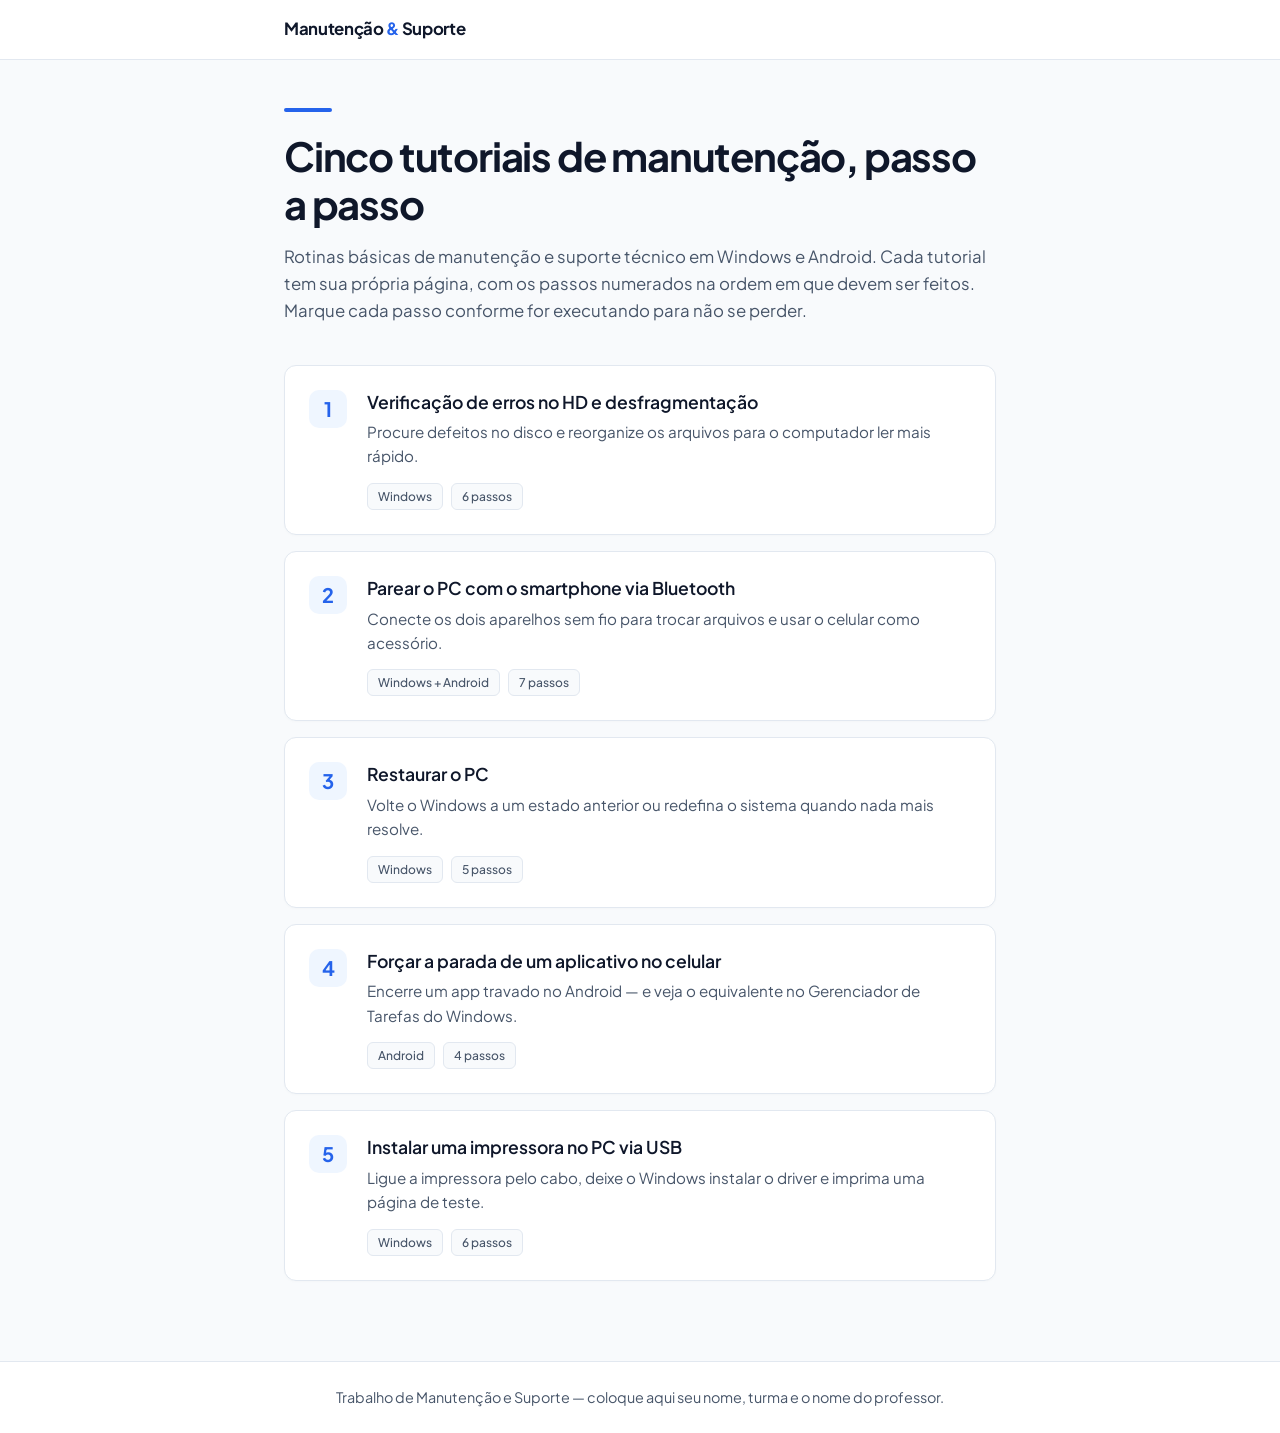
==== index.html @ 6e8cc8d9 "up" ====
<!DOCTYPE html>
<html lang="pt-BR">

<head>
    <meta charset="UTF-8">
    <meta name="viewport" content="width=device-width, initial-scale=1">
    <title>Manutenção e Suporte — 5 tutoriais passo a passo</title>
    <meta name="description"
        content="Cinco tutoriais práticos de manutenção de computador e suporte técnico, explicados passo a passo.">
    <link rel="preconnect" href="https://fonts.googleapis.com">
    <link rel="preconnect" href="https://fonts.gstatic.com" crossorigin>
    <link
        href="https://fonts.googleapis.com/css2?family=Plus+Jakarta+Sans:wght@400;500;600;700&family=JetBrains+Mono:wght@500&display=swap"
        rel="stylesheet">
    <link rel="stylesheet" href="style.css">
</head>

<body>

    <header class="topo">
        <div class="topo-interno">
            <a class="marca" href="index.html">Manutenção <span>&amp;</span> Suporte</a>
        </div>
    </header>

    <main class="conteudo">

        <section class="capa">
            <div class="regua"></div>
            <h1>Cinco tutoriais de manutenção, passo a passo</h1>
            <p>
                Rotinas básicas de manutenção e suporte técnico em Windows e Android.
                Cada tutorial tem sua própria página, com os passos numerados na ordem em que
                devem ser feitos. Marque cada passo conforme for executando para não se perder.
            </p>
        </section>

        <ul class="lista">

            <li>
                <a class="cartao" href="tut1.html" data-tutorial="1">
                    <span class="cartao-num">1</span>
                    <div class="cartao-info">
                        <h2>Verificação de erros no HD e desfragmentação</h2>
                        <p>Procure defeitos no disco e reorganize os arquivos para o computador ler mais rápido.</p>
                        <span class="etiquetas">
                            <span class="etiqueta">Windows</span>
                            <span class="etiqueta">6 passos</span>
                            <span class="selo-ok" hidden>concluído</span>
                        </span>
                    </div>
                </a>
            </li>

            <li>
                <a class="cartao" href="tut2.html" data-tutorial="2">
                    <span class="cartao-num">2</span>
                    <div class="cartao-info">
                        <h2>Parear o PC com o smartphone via Bluetooth</h2>
                        <p>Conecte os dois aparelhos sem fio para trocar arquivos e usar o celular como acessório.</p>
                        <span class="etiquetas">
                            <span class="etiqueta">Windows + Android</span>
                            <span class="etiqueta">7 passos</span>
                            <span class="selo-ok" hidden>concluído</span>
                        </span>
                    </div>
                </a>
            </li>

            <li>
                <a class="cartao" href="tut3.html" data-tutorial="3">
                    <span class="cartao-num">3</span>
                    <div class="cartao-info">
                        <h2>Restaurar o PC</h2>
                        <p>Volte o Windows a um estado anterior ou redefina o sistema quando nada mais resolve.</p>
                        <span class="etiquetas">
                            <span class="etiqueta">Windows</span>
                            <span class="etiqueta">5 passos</span>
                            <span class="selo-ok" hidden>concluído</span>
                        </span>
                    </div>
                </a>
            </li>

            <li>
                <a class="cartao" href="tut4.html" data-tutorial="4">
                    <span class="cartao-num">4</span>
                    <div class="cartao-info">
                        <h2>Forçar a parada de um aplicativo no celular</h2>
                        <p>Encerre um app travado no Android — e veja o equivalente no Gerenciador de Tarefas do
                            Windows.</p>
                        <span class="etiquetas">
                            <span class="etiqueta">Android</span>
                            <span class="etiqueta">4 passos</span>
                            <span class="selo-ok" hidden>concluído</span>
                        </span>
                    </div>
                </a>
            </li>

            <li>
                <a class="cartao" href="tut5.html" data-tutorial="5">
                    <span class="cartao-num">5</span>
                    <div class="cartao-info">
                        <h2>Instalar uma impressora no PC via USB</h2>
                        <p>Ligue a impressora pelo cabo, deixe o Windows instalar o driver e imprima uma página de
                            teste.</p>
                        <span class="etiquetas">
                            <span class="etiqueta">Windows</span>
                            <span class="etiqueta">6 passos</span>
                            <span class="selo-ok" hidden>concluído</span>
                        </span>
                    </div>
                </a>
            </li>

        </ul>

    </main>

    <footer class="rodape">
        <div class="rodape-interno">
            <p>Trabalho de Manutenção e Suporte — coloque aqui seu nome, turma e o nome do professor.</p>
        </div>
    </footer>

    <script src="script.js"></script>
</body>

</html>
---- style.css ----
/* ==========================================================
   Manutenção e Suporte — folha de estilo única do site
   Estilo Moderno, Simples e Elegante
   ========================================================== */

:root {
  --papel: #f8fafc;
  --superficie: #ffffff;
  --tinta: #0f172a;
  --tinta-suave: #475569;
  --linha: #e2e8f0;
  --azul: #2563eb;
  --azul-claro: #eff6ff;
  --ambar: #d97706;
  --ambar-claro: #fef3c7;
  --raio: 12px;
  --largura: 760px;
}

* {
  box-sizing: border-box;
}

html {
  scroll-behavior: smooth;
}

body {
  margin: 0;
  background: var(--papel);
  color: var(--tinta);
  font-family:
    "Plus Jakarta Sans",
    "Segoe UI",
    system-ui,
    -apple-system,
    sans-serif;
  font-size: 16px;
  line-height: 1.6;
  -webkit-font-smoothing: antialiased;
}

code,
kbd {
  font-family: "JetBrains Mono", "Consolas", monospace;
  font-size: 0.88em;
}

kbd {
  background: var(--superficie);
  border: 1px solid var(--linha);
  border-bottom-width: 2px;
  border-radius: 6px;
  padding: 2px 6px;
  white-space: nowrap;
}

code {
  background: var(--azul-claro);
  color: var(--azul);
  padding: 2px 6px;
  border-radius: 4px;
}

a {
  color: var(--azul);
  text-decoration: none;
}
a:hover {
  text-decoration: underline;
}

:focus-visible {
  outline: 2px solid var(--azul);
  outline-offset: 3px;
}

/* ---------- barra superior ---------- */

.topo {
  background: var(--superficie);
  border-bottom: 1px solid var(--linha);
  position: sticky;
  top: 0;
  z-index: 10;
  backdrop-filter: blur(8px);
}

.topo-interno {
  max-width: var(--largura);
  margin: 0 auto;
  padding: 16px 24px;
  display: flex;
  align-items: center;
  justify-content: space-between;
}

.marca {
  color: var(--tinta);
  font-weight: 700;
  font-size: 1.05rem;
  letter-spacing: -0.02em;
}

.marca span {
  color: var(--azul);
}

.topo-interno a.voltar {
  color: var(--tinta-suave);
  font-size: 0.9rem;
  font-weight: 500;
}

.topo-interno a.voltar:hover {
  color: var(--tinta);
  text-decoration: none;
}

/* ---------- estrutura ---------- */

.conteudo {
  max-width: var(--largura);
  margin: 0 auto;
  padding: 48px 24px 80px;
}

/* ---------- capa da página inicial ---------- */

.capa {
  margin-bottom: 40px;
}

.capa h1 {
  font-size: clamp(2rem, 5vw, 2.5rem);
  line-height: 1.2;
  letter-spacing: -0.03em;
  font-weight: 700;
  margin: 0 0 16px;
  color: var(--tinta);
}

.capa p {
  margin: 0;
  max-width: 60ch;
  color: var(--tinta-suave);
  font-size: 1.05rem;
}

.regua {
  height: 4px;
  width: 48px;
  background: var(--azul);
  border-radius: 2px;
  margin: 0 0 20px;
}

/* ---------- lista de tutoriais (cartões elegantes) ---------- */

.lista {
  list-style: none;
  margin: 0;
  padding: 0;
  display: flex;
  flex-direction: column;
  gap: 16px;
}

.cartao {
  display: flex;
  align-items: flex-start;
  gap: 20px;
  padding: 24px;
  background: var(--superficie);
  border: 1px solid var(--linha);
  border-radius: var(--raio);
  text-decoration: none;
  color: inherit;
  box-shadow: 0 1px 3px rgba(0, 0, 0, 0.02);
  transition: all 0.2s ease;
}

.cartao:hover {
  border-color: #cbd5e1;
  box-shadow:
    0 10px 25px -5px rgba(0, 0, 0, 0.05),
    0 8px 10px -6px rgba(0, 0, 0, 0.05);
  transform: translateY(-2px);
}

.cartao-num {
  font-size: 1.25rem;
  font-weight: 700;
  color: var(--azul);
  background: var(--azul-claro);
  width: 38px;
  height: 38px;
  border-radius: 10px;
  display: flex;
  align-items: center;
  justify-content: center;
  flex-shrink: 0;
}

.cartao-info {
  flex: 1;
}

.cartao h2 {
  margin: 0 0 6px;
  font-size: 1.1rem;
  font-weight: 600;
  color: var(--tinta);
  line-height: 1.4;
}

.cartao p {
  margin: 0 0 14px;
  color: var(--tinta-suave);
  font-size: 0.95rem;
}

.etiquetas {
  display: flex;
  flex-wrap: wrap;
  gap: 8px;
  align-items: center;
}

.etiqueta {
  font-size: 0.75rem;
  font-weight: 500;
  color: var(--tinta-suave);
  border: 1px solid var(--linha);
  background: var(--papel);
  border-radius: 6px;
  padding: 3px 10px;
}

.selo-ok {
  font-size: 0.75rem;
  font-weight: 600;
  color: #047857;
  background: #ecfdf5;
  border: 1px solid #a7f3d0;
  border-radius: 6px;
  padding: 3px 10px;
}

.selo-ok[hidden] {
  display: none;
}

/* ---------- cabeçalho do tutorial ---------- */

.trilha {
  margin: 0 0 8px;
  color: var(--tinta-suave);
  font-size: 0.9rem;
}

.titulo {
  font-size: clamp(1.6rem, 4vw, 2.2rem);
  line-height: 1.25;
  letter-spacing: -0.02em;
  font-weight: 700;
  margin: 0 0 12px;
  color: var(--tinta);
}

.resumo {
  margin: 0 0 24px;
  font-size: 1.05rem;
  color: var(--tinta-suave);
}

.ficha {
  list-style: none;
  display: flex;
  flex-wrap: wrap;
  gap: 16px 32px;
  margin: 0 0 32px;
  padding: 16px 20px;
  background: var(--superficie);
  border: 1px solid var(--linha);
  border-radius: var(--raio);
  font-size: 0.9rem;
}

.ficha strong {
  display: block;
  font-weight: 600;
  color: var(--tinta);
}

.ficha span {
  color: var(--tinta-suave);
}

/* ---------- progresso ---------- */

.progresso {
  margin: 0 0 32px;
}

.progresso-texto {
  font-size: 0.9rem;
  color: var(--tinta-suave);
  margin: 0 0 8px;
  font-weight: 500;
}

.barra {
  height: 8px;
  background: var(--linha);
  border-radius: 100px;
  overflow: hidden;
}

.barra-preenchida {
  height: 100%;
  width: 0;
  background: var(--azul);
  border-radius: 100px;
  transition: width 0.3s ease;
}

/* ---------- passos ---------- */

.passos {
  list-style: none;
  margin: 0 0 40px;
  padding: 0;
  display: flex;
  flex-direction: column;
  gap: 16px;
}

.passo {
  background: var(--superficie);
  border: 1px solid var(--linha);
  border-radius: var(--raio);
  overflow: hidden;
  transition: border-color 0.2s ease;
}

.passo::before {
  display: none;
} /* Remove linha vertical antiga */

.passo-check {
  position: absolute;
  opacity: 0;
  width: 1px;
  height: 1px;
}

.passo-corpo {
  display: grid;
  grid-template-columns: 36px 1fr;
  gap: 16px;
  padding: 20px;
  cursor: pointer;
  align-items: flex-start;
}

.passo-num {
  grid-row: span 2;
  width: 36px;
  height: 36px;
  border-radius: 50%;
  background: var(--papel);
  border: 1px solid var(--linha);
  color: var(--tinta);
  font-weight: 600;
  font-size: 0.9rem;
  display: flex;
  align-items: center;
  justify-content: center;
  position: relative;
  transition: all 0.2s ease;
}

.passo-titulo {
  display: block;
  font-weight: 600;
  font-size: 1.05rem;
  margin-bottom: 4px;
  color: var(--tinta);
}

.passo-texto {
  color: var(--tinta-suave);
  font-size: 0.95rem;
}
.passo-texto p {
  margin: 0;
}

.passo-check:checked + .passo-corpo .passo-num {
  background: var(--azul);
  border-color: var(--azul);
  color: transparent;
}

.passo-check:checked + .passo-corpo .passo-num::after {
  content: "";
  position: absolute;
  width: 5px;
  height: 10px;
  border: solid #fff;
  border-width: 0 2px 2px 0;
  transform: rotate(45deg);
}

.passo-check:checked + .passo-corpo .passo-titulo {
  color: var(--tinta-suave);
  text-decoration: line-through;
}

.passo-check:checked ~ .passo,
.passo:has(.passo-check:checked) {
  border-color: #cbd5e1;
  background: #fafafa;
}

/* ---------- nota de atenção ---------- */

.nota {
  background: var(--ambar-claro);
  border: 1px solid #fde68a;
  border-left: 4px solid var(--ambar);
  border-radius: var(--raio);
  padding: 18px 20px;
  margin: 0 0 40px;
  font-size: 0.95rem;
  color: #92400e;
}

.nota strong {
  color: #b45309;
  display: block;
  margin-bottom: 4px;
}
.nota p {
  margin: 0;
}

/* ---------- navegação entre tutoriais ---------- */

.paginacao {
  display: flex;
  justify-content: space-between;
  gap: 12px;
  border-top: 1px solid var(--linha);
  padding-top: 24px;
}

.paginacao a {
  text-decoration: none;
  color: var(--azul);
  font-weight: 600;
  font-size: 0.95rem;
  padding: 8px 12px;
  border-radius: 6px;
  background: var(--superficie);
  border: 1px solid var(--linha);
}

.paginacao a:hover {
  background: var(--azul-clarg, #f1f5f9);
  text-decoration: none;
}

.paginacao .vazio {
  visibility: hidden;
}

/* ---------- rodapé ---------- */

.rodape {
  border-top: 1px solid var(--linha);
  background: var(--superficie);
}

.rodape-interno {
  max-width: var(--largura);
  margin: 0 auto;
  padding: 24px;
  color: var(--tinta-suave);
  font-size: 0.9rem;
  text-align: center;
}

.rodape-interno p {
  margin: 0;
}

/* ---------- telas pequenas ---------- */

@media (max-width: 520px) {
  .conteudo {
    padding: 32px 16px 56px;
  }
  .cartao {
    padding: 18px;
    gap: 14px;
  }
  .cartao-num {
    width: 32px;
    height: 32px;
    font-size: 1.1rem;
  }
}

@media (prefers-reduced-motion: reduce) {
  * {
    transition: none !important;
  }
  html {
    scroll-behavior: auto;
  }
}

/* Estilo refinado para as imagens dos tutoriais - Sem cortes */
.img-tutorial {
  display: block;
  width: 100%;
  max-width: 100%; /* Ocupa toda a largura disponível do passo */
  height: auto; /* Mantém a proporção original exata da imagem */
  margin-top: 14px;
  border-radius: 8px;
  border: 1px solid var(--linha);
  background-color: var(--papel);
  object-fit: contain;
}

/* Opcional: Efeito de zoom suave ao passar o mouse para facilitar a leitura */
.img-tutorial:hover {
  cursor: zoom-in;
}
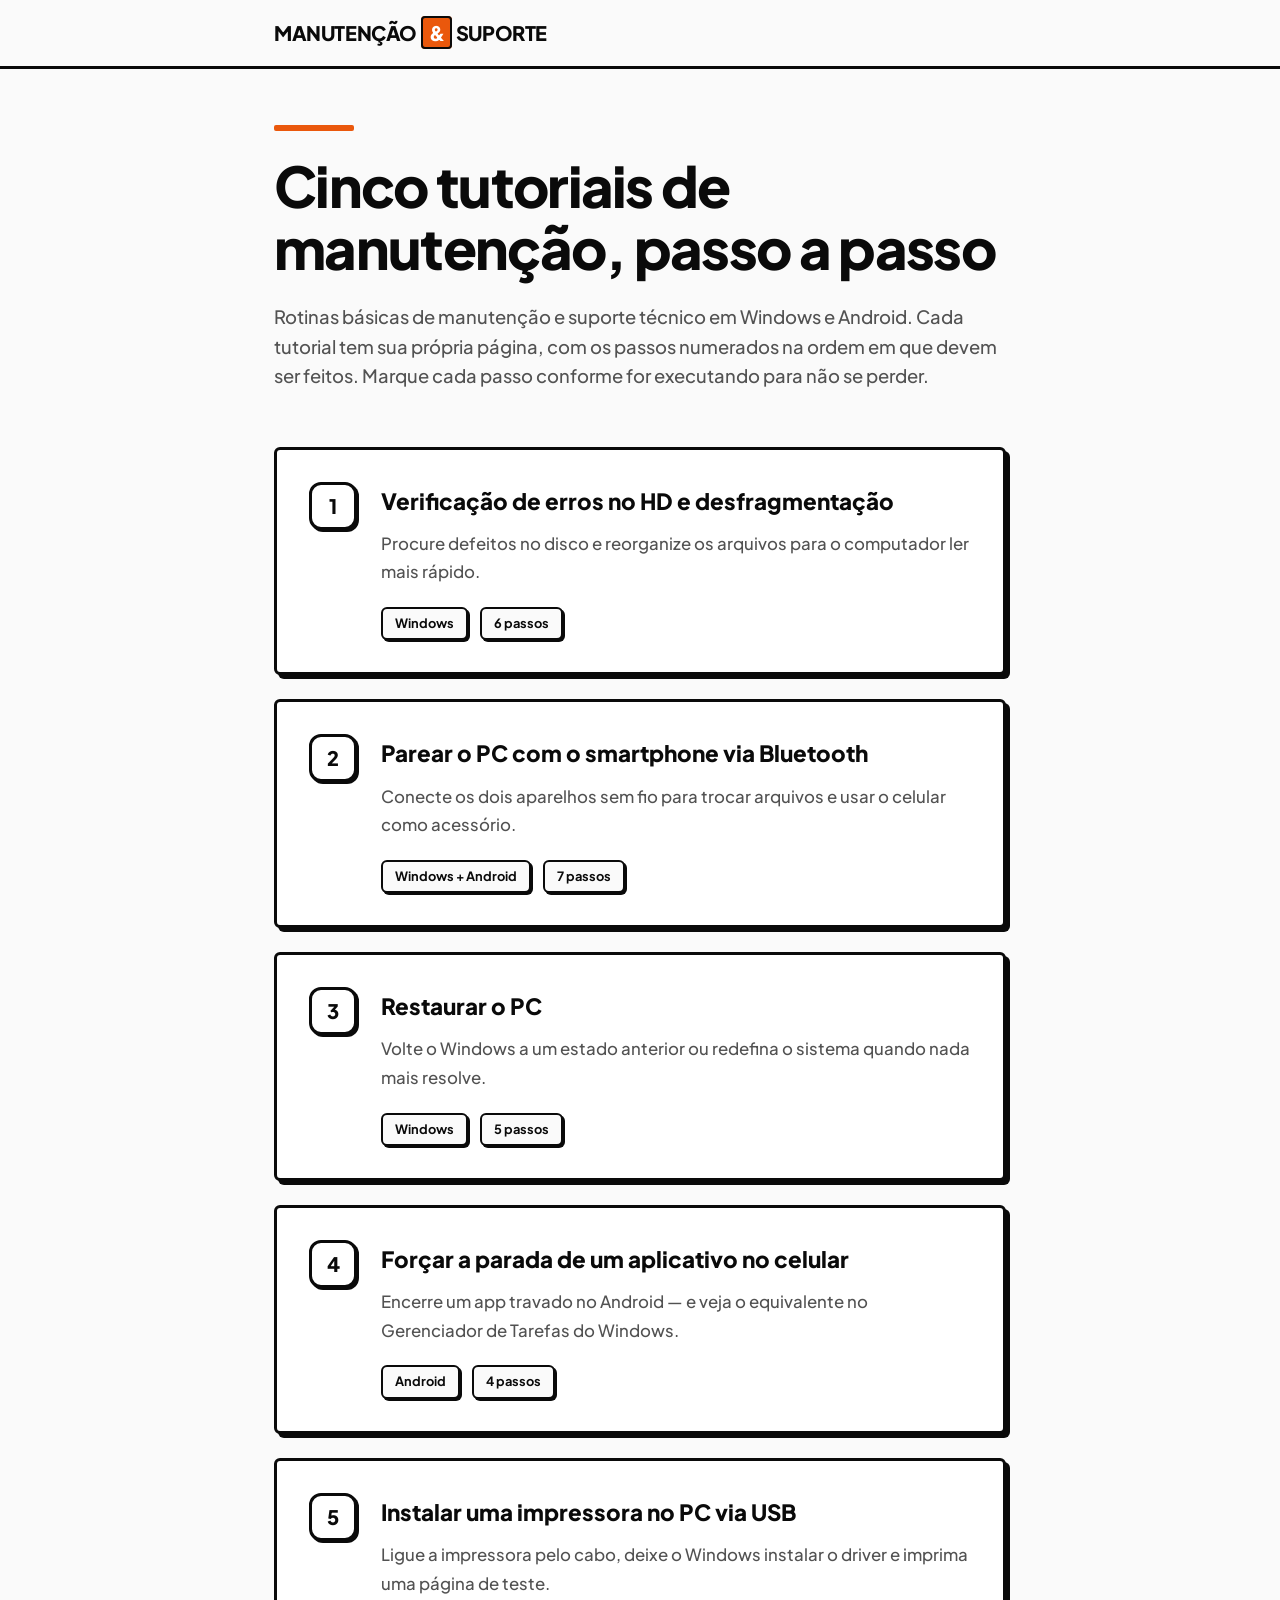
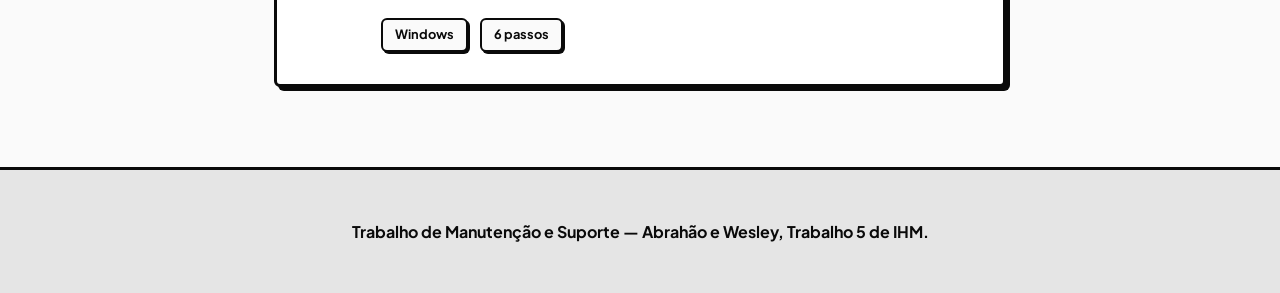
==== commit fe4f600e: "Atualizacao" ====
--- a/index.html
+++ b/index.html
@@ -120,7 +120,7 @@
 
     <footer class="rodape">
         <div class="rodape-interno">
-            <p>Trabalho de Manutenção e Suporte — coloque aqui seu nome, turma e o nome do professor.</p>
+            <p>Trabalho de Manutenção e Suporte — Abrahão e Wesley, Trabalho 5 de IHM.</p>
         </div>
     </footer>
 
--- a/style.css
+++ b/style.css
@@ -1,22 +1,56 @@
 /* ==========================================================
-   Manutenção e Suporte — folha de estilo única do site
-   Estilo Moderno, Simples e Elegante
+   Manutenção e Suporte — Tema Neo-Brutalista (Rust & Mono)
+   Alto contraste: Branco, Preto e Laranja Ferrugem
    ========================================================== */
 
 :root {
-  --papel: #f8fafc;
-  --superficie: #ffffff;
-  --tinta: #0f172a;
-  --tinta-suave: #475569;
-  --linha: #e2e8f0;
-  --azul: #2563eb;
-  --azul-claro: #eff6ff;
-  --ambar: #d97706;
-  --ambar-claro: #fef3c7;
-  --raio: 12px;
-  --largura: 760px;
-}
-
+  /* Fundo super limpo, quase branco puro */
+  --papel: #fafafa;         
+  --superficie: #ffffff;    
+  
+  /* Textos e Linhas - Preto Absoluto para contraste máximo */
+  --tinta: #0a0a0a;         
+  --tinta-suave: #525252;   
+  --linha: #0a0a0a;         
+  
+  /* Cor Principal: Laranja Ferrugem (Rust) - Energia e Foco */
+  --primaria: #ea580c;      
+  --primaria-clara: #ffedd5;
+  --destaque: #e5e5e5;      /* Cinza claro para quebrar o branco */
+  
+  /* Status */
+  --ambar-fundo: #fef08a;
+  --ambar-texto: #854d0e;
+  
+  --sucesso-fundo: #bbf7d0; 
+  --sucesso-texto: #14532d;
+  
+  /* Estrutura */
+  --raio: 6px; /* Cantos um pouco mais retos para um visual técnico */
+  --largura: 780px;
+  
+  /* Sombras Sólidas Negras */
+  --sombra-solida: 4px 4px 0px var(--linha);
+  --sombra-solida-hover: 7px 7px 0px var(--linha);
+  
+  --transicao-rapida: 0.2s ease-out;
+}
+
+/* ---------- barra de rolagem ---------- */
+::-webkit-scrollbar {
+  width: 12px;
+  height: 12px;
+}
+::-webkit-scrollbar-track {
+  background: var(--papel);
+  border-left: 2px solid var(--linha);
+}
+::-webkit-scrollbar-thumb {
+  background: var(--primaria);
+  border: 2px solid var(--linha);
+}
+
+/* ---------- reset e base ---------- */
 * {
   box-sizing: border-box;
 }
@@ -29,61 +63,67 @@
   margin: 0;
   background: var(--papel);
   color: var(--tinta);
-  font-family:
-    "Plus Jakarta Sans",
-    "Segoe UI",
-    system-ui,
-    -apple-system,
-    sans-serif;
+  font-family: "Plus Jakarta Sans", "Inter", -apple-system, sans-serif;
   font-size: 16px;
-  line-height: 1.6;
+  line-height: 1.7;
   -webkit-font-smoothing: antialiased;
 }
 
-code,
+code, kbd {
+  font-family: "JetBrains Mono", "Fira Code", monospace;
+  font-size: 0.9em;
+  font-weight: 600;
+}
+
 kbd {
-  font-family: "JetBrains Mono", "Consolas", monospace;
-  font-size: 0.88em;
-}
-
-kbd {
-  background: var(--superficie);
-  border: 1px solid var(--linha);
-  border-bottom-width: 2px;
-  border-radius: 6px;
+  background: #f5f5f5;
+  border: 2px solid var(--linha);
+  border-radius: 4px;
   padding: 2px 6px;
-  white-space: nowrap;
+  box-shadow: 2px 2px 0 var(--linha);
 }
 
 code {
-  background: var(--azul-claro);
-  color: var(--azul);
+  background: var(--primaria-clara);
+  color: var(--tinta);
   padding: 2px 6px;
+  border: 2px solid var(--linha);
   border-radius: 4px;
 }
 
 a {
-  color: var(--azul);
+  color: var(--primaria);
   text-decoration: none;
-}
+  font-weight: 700;
+  transition: all var(--transicao-rapida);
+}
+
 a:hover {
-  text-decoration: underline;
+  background: var(--primaria);
+  color: #fff;
+  padding: 0 4px;
+  border-radius: 4px;
 }
 
 :focus-visible {
-  outline: 2px solid var(--azul);
-  outline-offset: 3px;
-}
-
-/* ---------- barra superior ---------- */
-
+  outline: 3px solid var(--tinta);
+  outline-offset: 2px;
+}
+
+/* ---------- estrutura ---------- */
+.conteudo {
+  max-width: var(--largura);
+  margin: 0 auto;
+  padding: 56px 24px 80px;
+}
+
+/* ---------- barra superior marcante ---------- */
 .topo {
-  background: var(--superficie);
-  border-bottom: 1px solid var(--linha);
+  background: var(--papel);
+  border-bottom: 3px solid var(--linha);
   position: sticky;
   top: 0;
-  z-index: 10;
-  backdrop-filter: blur(8px);
+  z-index: 20;
 }
 
 .topo-interno {
@@ -97,256 +137,271 @@
 
 .marca {
   color: var(--tinta);
+  font-weight: 900;
+  font-size: 1.25rem;
+  text-transform: uppercase;
+  letter-spacing: -0.02em;
+}
+
+.marca span {
+  background: var(--primaria);
+  color: #fff;
+  padding: 2px 6px;
+  border-radius: 4px;
+  border: 2px solid var(--linha);
+}
+
+.topo-interno a.voltar {
+  color: var(--tinta);
+  font-size: 0.95rem;
   font-weight: 700;
-  font-size: 1.05rem;
-  letter-spacing: -0.02em;
-}
-
-.marca span {
-  color: var(--azul);
-}
-
-.topo-interno a.voltar {
-  color: var(--tinta-suave);
-  font-size: 0.9rem;
-  font-weight: 500;
+  border: 2px solid var(--linha);
+  padding: 4px 12px;
+  border-radius: 20px;
+  background: var(--superficie);
+  box-shadow: 2px 2px 0 var(--linha);
 }
 
 .topo-interno a.voltar:hover {
-  color: var(--tinta);
-  text-decoration: none;
-}
-
-/* ---------- estrutura ---------- */
-
-.conteudo {
-  max-width: var(--largura);
-  margin: 0 auto;
-  padding: 48px 24px 80px;
-}
-
-/* ---------- capa da página inicial ---------- */
-
+  background: var(--primaria-clara);
+  color: var(--tinta);
+  transform: translate(-2px, -2px);
+  box-shadow: 4px 4px 0 var(--linha);
+}
+
+/* ---------- capa ---------- */
 .capa {
-  margin-bottom: 40px;
+  margin-bottom: 56px;
 }
 
 .capa h1 {
-  font-size: clamp(2rem, 5vw, 2.5rem);
-  line-height: 1.2;
+  font-size: clamp(2.5rem, 5vw, 3.5rem);
+  line-height: 1.1;
   letter-spacing: -0.03em;
-  font-weight: 700;
-  margin: 0 0 16px;
+  font-weight: 900;
+  margin: 0 0 24px;
   color: var(--tinta);
 }
 
 .capa p {
   margin: 0;
-  max-width: 60ch;
+  max-width: 65ch;
   color: var(--tinta-suave);
-  font-size: 1.05rem;
+  font-size: 1.15rem;
+  line-height: 1.6;
+  font-weight: 500;
 }
 
 .regua {
-  height: 4px;
-  width: 48px;
-  background: var(--azul);
+  height: 6px;
+  width: 80px;
+  background: var(--primaria);
+  margin: 0 0 24px;
   border-radius: 2px;
-  margin: 0 0 20px;
-}
-
-/* ---------- lista de tutoriais (cartões elegantes) ---------- */
-
+}
+
+/* ---------- lista de tutoriais ---------- */
 .lista {
   list-style: none;
   margin: 0;
   padding: 0;
   display: flex;
   flex-direction: column;
-  gap: 16px;
+  gap: 24px;
 }
 
 .cartao {
   display: flex;
   align-items: flex-start;
-  gap: 20px;
-  padding: 24px;
+  gap: 24px;
+  padding: 32px;
   background: var(--superficie);
-  border: 1px solid var(--linha);
+  border: 3px solid var(--linha);
   border-radius: var(--raio);
   text-decoration: none;
   color: inherit;
-  box-shadow: 0 1px 3px rgba(0, 0, 0, 0.02);
-  transition: all 0.2s ease;
+  box-shadow: var(--sombra-solida);
+  transition: all var(--transicao-rapida);
 }
 
 .cartao:hover {
-  border-color: #cbd5e1;
-  box-shadow:
-    0 10px 25px -5px rgba(0, 0, 0, 0.05),
-    0 8px 10px -6px rgba(0, 0, 0, 0.05);
-  transform: translateY(-2px);
+  background: var(--primaria-clara);
+  transform: translate(-3px, -3px);
+  box-shadow: var(--sombra-solida-hover);
 }
 
 .cartao-num {
   font-size: 1.25rem;
-  font-weight: 700;
-  color: var(--azul);
-  background: var(--azul-claro);
-  width: 38px;
-  height: 38px;
-  border-radius: 10px;
+  font-weight: 900;
+  color: var(--tinta);
+  background: var(--superficie);
+  width: 48px;
+  height: 48px;
+  border: 3px solid var(--linha);
+  border-radius: 12px;
   display: flex;
   align-items: center;
   justify-content: center;
   flex-shrink: 0;
-}
-
-.cartao-info {
-  flex: 1;
+  box-shadow: 2px 2px 0 var(--linha);
+  transition: transform var(--transicao-rapida);
+}
+
+.cartao:hover .cartao-num {
+  background: var(--primaria);
+  color: #fff;
+  transform: rotate(-5deg) scale(1.1);
 }
 
 .cartao h2 {
-  margin: 0 0 6px;
-  font-size: 1.1rem;
-  font-weight: 600;
-  color: var(--tinta);
-  line-height: 1.4;
+  margin: 0 0 10px;
+  font-size: 1.4rem;
+  font-weight: 800;
+  color: var(--tinta);
 }
 
 .cartao p {
-  margin: 0 0 14px;
+  margin: 0 0 20px;
   color: var(--tinta-suave);
-  font-size: 0.95rem;
+  font-size: 1.05rem;
+  font-weight: 500;
 }
 
 .etiquetas {
   display: flex;
   flex-wrap: wrap;
-  gap: 8px;
+  gap: 12px;
   align-items: center;
 }
 
 .etiqueta {
-  font-size: 0.75rem;
+  font-size: 0.8rem;
+  font-weight: 700;
+  color: var(--tinta);
+  border: 2px solid var(--linha);
+  background: var(--papel);
+  border-radius: 6px;
+  padding: 4px 12px;
+  box-shadow: 2px 2px 0 var(--linha);
+}
+
+.selo-ok {
+  font-size: 0.8rem;
+  font-weight: 800;
+  color: var(--sucesso-texto);
+  background: var(--sucesso-fundo);
+  border: 2px solid var(--linha);
+  border-radius: 6px;
+  padding: 4px 12px;
+  box-shadow: 2px 2px 0 var(--linha);
+}
+.selo-ok[hidden] { display: none; }
+
+/* ---------- cabeçalho do tutorial ---------- */
+.trilha {
+  margin: 0 0 12px;
+  color: var(--tinta);
+  font-size: 1rem;
+  font-weight: 900;
+  text-transform: uppercase;
+  letter-spacing: 0.05em;
+  background: var(--primaria-clara);
+  display: inline-block;
+  padding: 4px 12px;
+  border: 2px solid var(--linha);
+  border-radius: 20px;
+  box-shadow: 2px 2px 0 var(--linha);
+}
+
+.titulo {
+  font-size: clamp(2.2rem, 4vw, 3rem);
+  line-height: 1.1;
+  font-weight: 900;
+  margin: 0 0 16px;
+  color: var(--tinta);
+}
+
+.resumo {
+  margin: 0 0 40px;
+  font-size: 1.2rem;
+  color: var(--tinta-suave);
   font-weight: 500;
-  color: var(--tinta-suave);
-  border: 1px solid var(--linha);
-  background: var(--papel);
-  border-radius: 6px;
-  padding: 3px 10px;
-}
-
-.selo-ok {
-  font-size: 0.75rem;
-  font-weight: 600;
-  color: #047857;
-  background: #ecfdf5;
-  border: 1px solid #a7f3d0;
-  border-radius: 6px;
-  padding: 3px 10px;
-}
-
-.selo-ok[hidden] {
-  display: none;
-}
-
-/* ---------- cabeçalho do tutorial ---------- */
-
-.trilha {
-  margin: 0 0 8px;
-  color: var(--tinta-suave);
-  font-size: 0.9rem;
-}
-
-.titulo {
-  font-size: clamp(1.6rem, 4vw, 2.2rem);
-  line-height: 1.25;
-  letter-spacing: -0.02em;
-  font-weight: 700;
-  margin: 0 0 12px;
-  color: var(--tinta);
-}
-
-.resumo {
-  margin: 0 0 24px;
-  font-size: 1.05rem;
-  color: var(--tinta-suave);
 }
 
 .ficha {
   list-style: none;
   display: flex;
   flex-wrap: wrap;
-  gap: 16px 32px;
-  margin: 0 0 32px;
-  padding: 16px 20px;
-  background: var(--superficie);
-  border: 1px solid var(--linha);
+  gap: 20px 40px;
+  margin: 0 0 48px;
+  padding: 24px 32px;
+  background: var(--destaque);
+  border: 3px solid var(--linha);
   border-radius: var(--raio);
-  font-size: 0.9rem;
+  font-size: 1rem;
+  box-shadow: var(--sombra-solida);
 }
 
 .ficha strong {
   display: block;
-  font-weight: 600;
-  color: var(--tinta);
-}
-
-.ficha span {
-  color: var(--tinta-suave);
-}
-
-/* ---------- progresso ---------- */
-
+  font-weight: 800;
+  color: var(--tinta);
+  margin-bottom: 4px;
+}
+
+/* ---------- barra de progresso ---------- */
 .progresso {
-  margin: 0 0 32px;
+  margin: 0 0 48px;
+  background: var(--superficie);
+  padding: 24px 32px;
+  border: 3px solid var(--linha);
+  border-radius: var(--raio);
+  box-shadow: var(--sombra-solida);
 }
 
 .progresso-texto {
-  font-size: 0.9rem;
-  color: var(--tinta-suave);
-  margin: 0 0 8px;
-  font-weight: 500;
+  font-size: 1.05rem;
+  color: var(--tinta);
+  margin: 0 0 16px;
+  font-weight: 800;
+  display: flex;
+  justify-content: space-between;
 }
 
 .barra {
-  height: 8px;
-  background: var(--linha);
-  border-radius: 100px;
+  height: 16px;
+  background: var(--papel);
+  border-radius: 20px;
+  border: 2px solid var(--linha);
   overflow: hidden;
+  box-shadow: inset 2px 2px 0 rgba(0,0,0,0.1);
 }
 
 .barra-preenchida {
   height: 100%;
   width: 0;
-  background: var(--azul);
-  border-radius: 100px;
-  transition: width 0.3s ease;
-}
-
-/* ---------- passos ---------- */
-
+  background: var(--primaria);
+  border-right: 2px solid var(--linha);
+  transition: width 0.4s ease;
+}
+
+/* ---------- passos interativos ---------- */
 .passos {
   list-style: none;
-  margin: 0 0 40px;
+  margin: 0 0 56px;
   padding: 0;
   display: flex;
   flex-direction: column;
-  gap: 16px;
+  gap: 24px;
 }
 
 .passo {
   background: var(--superficie);
-  border: 1px solid var(--linha);
+  border: 3px solid var(--linha);
   border-radius: var(--raio);
-  overflow: hidden;
-  transition: border-color 0.2s ease;
-}
-
-.passo::before {
-  display: none;
-} /* Remove linha vertical antiga */
+  box-shadow: var(--sombra-solida);
+  transition: all var(--transicao-rapida);
+}
 
 .passo-check {
   position: absolute;
@@ -357,185 +412,163 @@
 
 .passo-corpo {
   display: grid;
-  grid-template-columns: 36px 1fr;
-  gap: 16px;
-  padding: 20px;
+  grid-template-columns: 48px 1fr;
+  gap: 24px;
+  padding: 28px;
   cursor: pointer;
   align-items: flex-start;
 }
 
 .passo-num {
   grid-row: span 2;
-  width: 36px;
-  height: 36px;
-  border-radius: 50%;
-  background: var(--papel);
-  border: 1px solid var(--linha);
-  color: var(--tinta);
-  font-weight: 600;
-  font-size: 0.9rem;
+  width: 48px;
+  height: 48px;
+  background: var(--papel);
+  border: 3px solid var(--linha);
+  border-radius: 12px;
+  color: var(--tinta);
+  font-weight: 800;
+  font-size: 1.1rem;
   display: flex;
   align-items: center;
   justify-content: center;
   position: relative;
-  transition: all 0.2s ease;
+  box-shadow: 2px 2px 0 var(--linha);
+  transition: all var(--transicao-rapida);
 }
 
 .passo-titulo {
   display: block;
-  font-weight: 600;
-  font-size: 1.05rem;
-  margin-bottom: 4px;
+  font-weight: 800;
+  font-size: 1.25rem;
+  margin-bottom: 8px;
   color: var(--tinta);
 }
 
 .passo-texto {
   color: var(--tinta-suave);
-  font-size: 0.95rem;
-}
-.passo-texto p {
-  margin: 0;
-}
-
+  font-size: 1.05rem;
+  font-weight: 500;
+}
+.passo-texto p { margin: 0; }
+
+/* Estado Checado */
 .passo-check:checked + .passo-corpo .passo-num {
-  background: var(--azul);
-  border-color: var(--azul);
+  background: var(--sucesso-fundo);
   color: transparent;
+  transform: translate(2px, 2px);
+  box-shadow: 0 0 0 var(--linha);
 }
 
 .passo-check:checked + .passo-corpo .passo-num::after {
   content: "";
   position: absolute;
-  width: 5px;
-  height: 10px;
-  border: solid #fff;
-  border-width: 0 2px 2px 0;
+  width: 8px;
+  height: 16px;
+  border: solid var(--sucesso-texto);
+  border-width: 0 4px 4px 0;
   transform: rotate(45deg);
 }
 
 .passo-check:checked + .passo-corpo .passo-titulo {
-  color: var(--tinta-suave);
+  color: #a3a3a3;
   text-decoration: line-through;
-}
-
-.passo-check:checked ~ .passo,
+  text-decoration-thickness: 3px;
+}
+
 .passo:has(.passo-check:checked) {
-  border-color: #cbd5e1;
-  background: #fafafa;
-}
-
-/* ---------- nota de atenção ---------- */
-
+  background: var(--papel);
+  transform: translate(3px, 3px);
+  box-shadow: 1px 1px 0 var(--linha);
+}
+
+/* ---------- notas / alertas ---------- */
 .nota {
-  background: var(--ambar-claro);
-  border: 1px solid #fde68a;
-  border-left: 4px solid var(--ambar);
+  background: var(--ambar-fundo);
+  border: 3px solid var(--linha);
   border-radius: var(--raio);
-  padding: 18px 20px;
-  margin: 0 0 40px;
-  font-size: 0.95rem;
-  color: #92400e;
+  padding: 24px 32px;
+  margin: 0 0 56px;
+  font-size: 1.05rem;
+  font-weight: 600;
+  color: var(--tinta);
+  box-shadow: var(--sombra-solida);
 }
 
 .nota strong {
-  color: #b45309;
-  display: block;
-  margin-bottom: 4px;
-}
-.nota p {
-  margin: 0;
-}
-
-/* ---------- navegação entre tutoriais ---------- */
-
+  color: var(--ambar-texto);
+  display: flex;
+  align-items: center;
+  gap: 10px;
+  margin-bottom: 12px;
+  font-size: 1.2rem;
+  font-weight: 900;
+  text-transform: uppercase;
+}
+
+/* ---------- navegação rodapé ---------- */
 .paginacao {
   display: flex;
   justify-content: space-between;
-  gap: 12px;
-  border-top: 1px solid var(--linha);
-  padding-top: 24px;
+  gap: 16px;
+  border-top: 3px solid var(--linha);
+  padding-top: 40px;
 }
 
 .paginacao a {
   text-decoration: none;
-  color: var(--azul);
-  font-weight: 600;
-  font-size: 0.95rem;
-  padding: 8px 12px;
-  border-radius: 6px;
+  color: var(--tinta);
+  font-weight: 800;
+  font-size: 1.05rem;
+  padding: 14px 24px;
+  border-radius: 8px;
   background: var(--superficie);
-  border: 1px solid var(--linha);
+  border: 3px solid var(--linha);
+  box-shadow: var(--sombra-solida);
+  transition: all var(--transicao-rapida);
 }
 
 .paginacao a:hover {
-  background: var(--azul-clarg, #f1f5f9);
-  text-decoration: none;
-}
-
-.paginacao .vazio {
-  visibility: hidden;
+  background: var(--primaria-clara);
+  transform: translate(-3px, -3px);
+  box-shadow: var(--sombra-solida-hover);
 }
 
 /* ---------- rodapé ---------- */
-
 .rodape {
-  border-top: 1px solid var(--linha);
-  background: var(--superficie);
+  border-top: 3px solid var(--linha);
+  background: var(--destaque);
 }
 
 .rodape-interno {
   max-width: var(--largura);
   margin: 0 auto;
-  padding: 24px;
-  color: var(--tinta-suave);
-  font-size: 0.9rem;
+  padding: 32px 24px;
+  color: var(--tinta);
+  font-weight: 700;
+  font-size: 1rem;
   text-align: center;
 }
 
-.rodape-interno p {
-  margin: 0;
-}
-
-/* ---------- telas pequenas ---------- */
-
-@media (max-width: 520px) {
-  .conteudo {
-    padding: 32px 16px 56px;
-  }
-  .cartao {
-    padding: 18px;
-    gap: 14px;
-  }
-  .cartao-num {
-    width: 32px;
-    height: 32px;
-    font-size: 1.1rem;
-  }
-}
-
-@media (prefers-reduced-motion: reduce) {
-  * {
-    transition: none !important;
-  }
-  html {
-    scroll-behavior: auto;
-  }
-}
-
-/* Estilo refinado para as imagens dos tutoriais - Sem cortes */
+/* ---------- imagens tutoriais ---------- */
 .img-tutorial {
   display: block;
   width: 100%;
-  max-width: 100%; /* Ocupa toda a largura disponível do passo */
-  height: auto; /* Mantém a proporção original exata da imagem */
-  margin-top: 14px;
+  max-width: 100%;
+  height: auto;
+  margin-top: 24px;
   border-radius: 8px;
-  border: 1px solid var(--linha);
-  background-color: var(--papel);
+  border: 3px solid var(--linha);
+  background-color: var(--superficie);
   object-fit: contain;
-}
-
-/* Opcional: Efeito de zoom suave ao passar o mouse para facilitar a leitura */
-.img-tutorial:hover {
-  cursor: zoom-in;
-}
+  box-shadow: 4px 4px 0 var(--linha);
+}
+
+/* ---------- mobile ---------- */
+@media (max-width: 600px) {
+  .conteudo { padding: 40px 20px 60px; }
+  .cartao { padding: 24px; gap: 16px; flex-direction: column; }
+  .passo-corpo { grid-template-columns: 40px 1fr; gap: 16px; padding: 20px; }
+  .passo-num { width: 40px; height: 40px; font-size: 1rem; }
+  .paginacao { flex-direction: column; text-align: center; }
+}
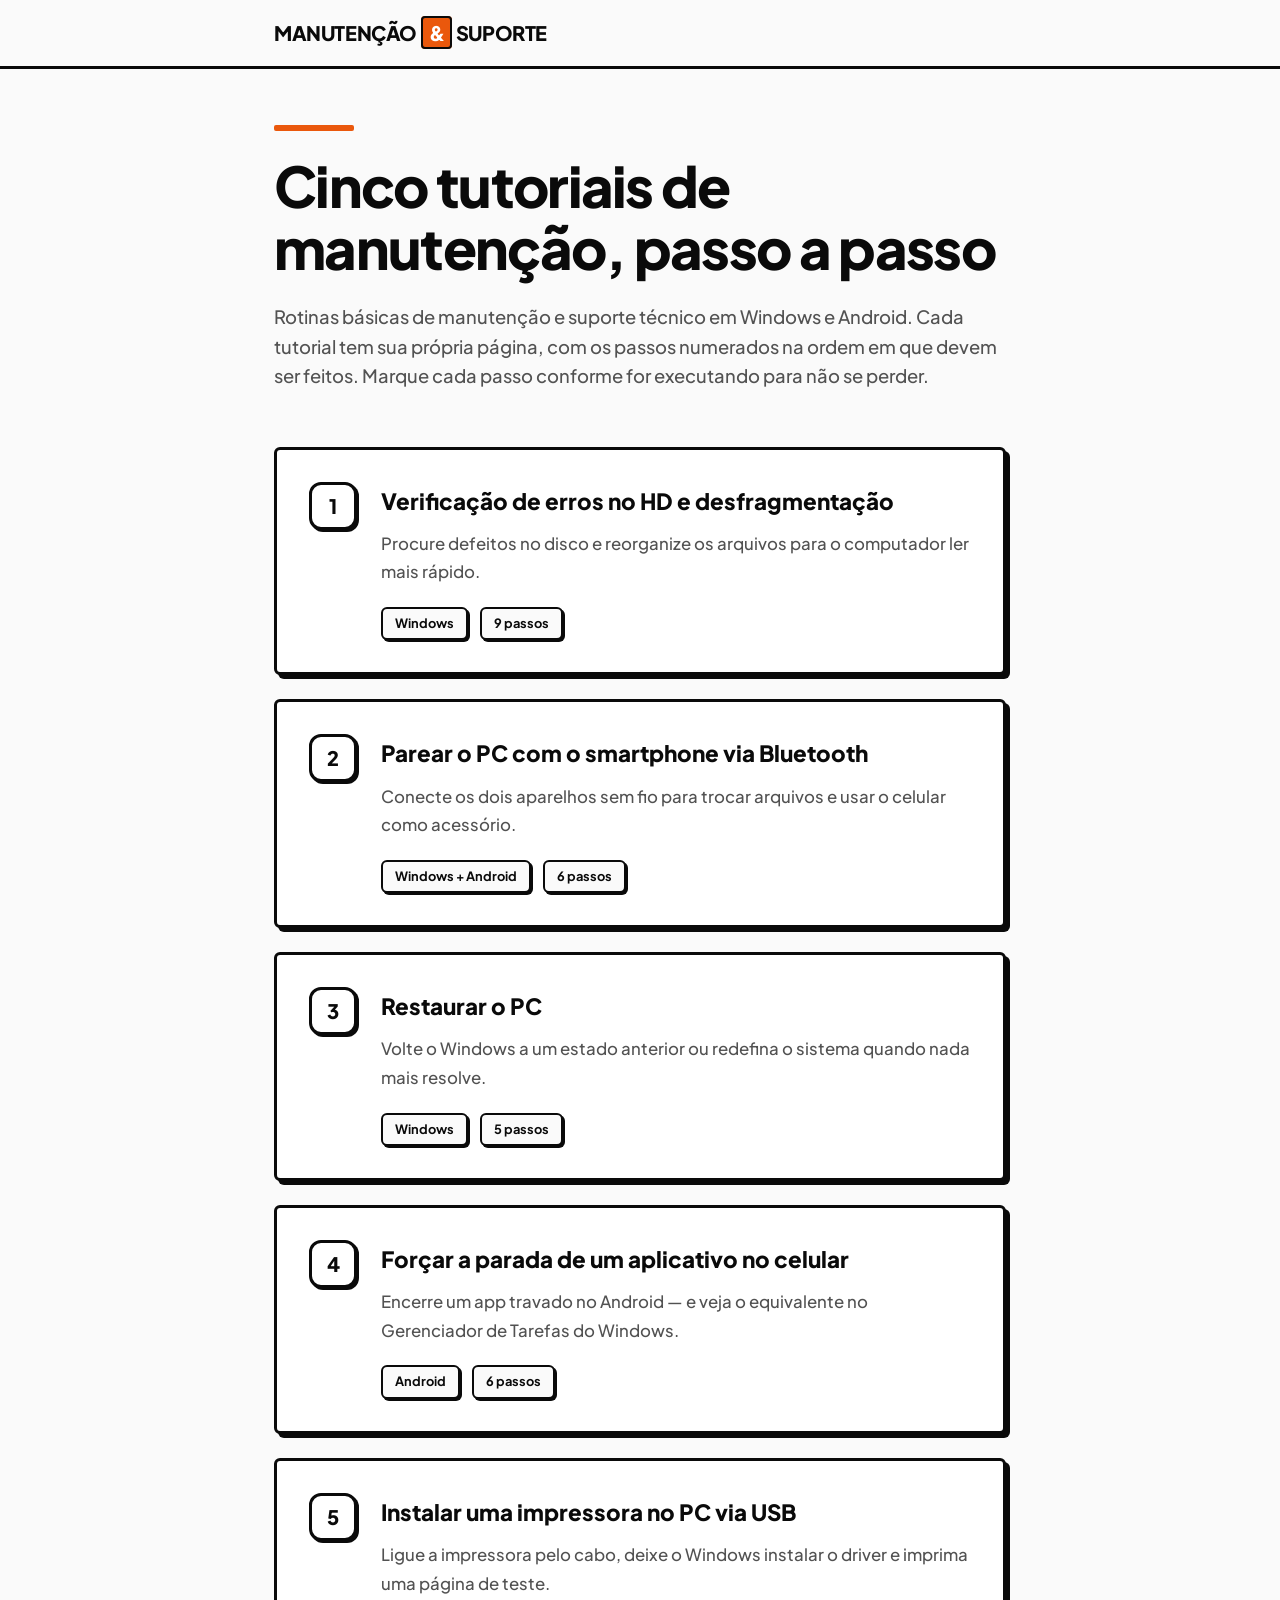
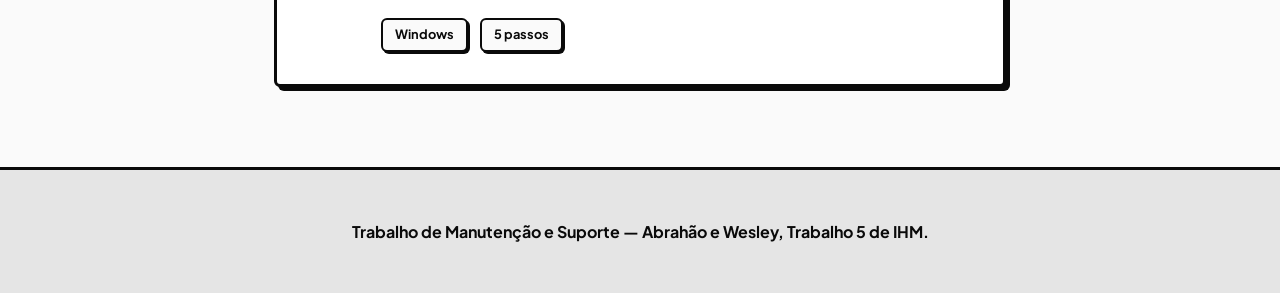
==== commit a484a842: "Update step counts for various task" ====
--- a/index.html
+++ b/index.html
@@ -45,7 +45,7 @@
                         <p>Procure defeitos no disco e reorganize os arquivos para o computador ler mais rápido.</p>
                         <span class="etiquetas">
                             <span class="etiqueta">Windows</span>
-                            <span class="etiqueta">6 passos</span>
+                            <span class="etiqueta">9 passos</span>
                             <span class="selo-ok" hidden>concluído</span>
                         </span>
                     </div>
@@ -60,7 +60,7 @@
                         <p>Conecte os dois aparelhos sem fio para trocar arquivos e usar o celular como acessório.</p>
                         <span class="etiquetas">
                             <span class="etiqueta">Windows + Android</span>
-                            <span class="etiqueta">7 passos</span>
+                            <span class="etiqueta">6 passos</span>
                             <span class="selo-ok" hidden>concluído</span>
                         </span>
                     </div>
@@ -91,7 +91,7 @@
                             Windows.</p>
                         <span class="etiquetas">
                             <span class="etiqueta">Android</span>
-                            <span class="etiqueta">4 passos</span>
+                            <span class="etiqueta">6 passos</span>
                             <span class="selo-ok" hidden>concluído</span>
                         </span>
                     </div>
@@ -107,7 +107,7 @@
                             teste.</p>
                         <span class="etiquetas">
                             <span class="etiqueta">Windows</span>
-                            <span class="etiqueta">6 passos</span>
+                            <span class="etiqueta">5 passos</span>
                             <span class="selo-ok" hidden>concluído</span>
                         </span>
                     </div>
@@ -127,4 +127,4 @@
     <script src="script.js"></script>
 </body>
 
-</html>+</html>
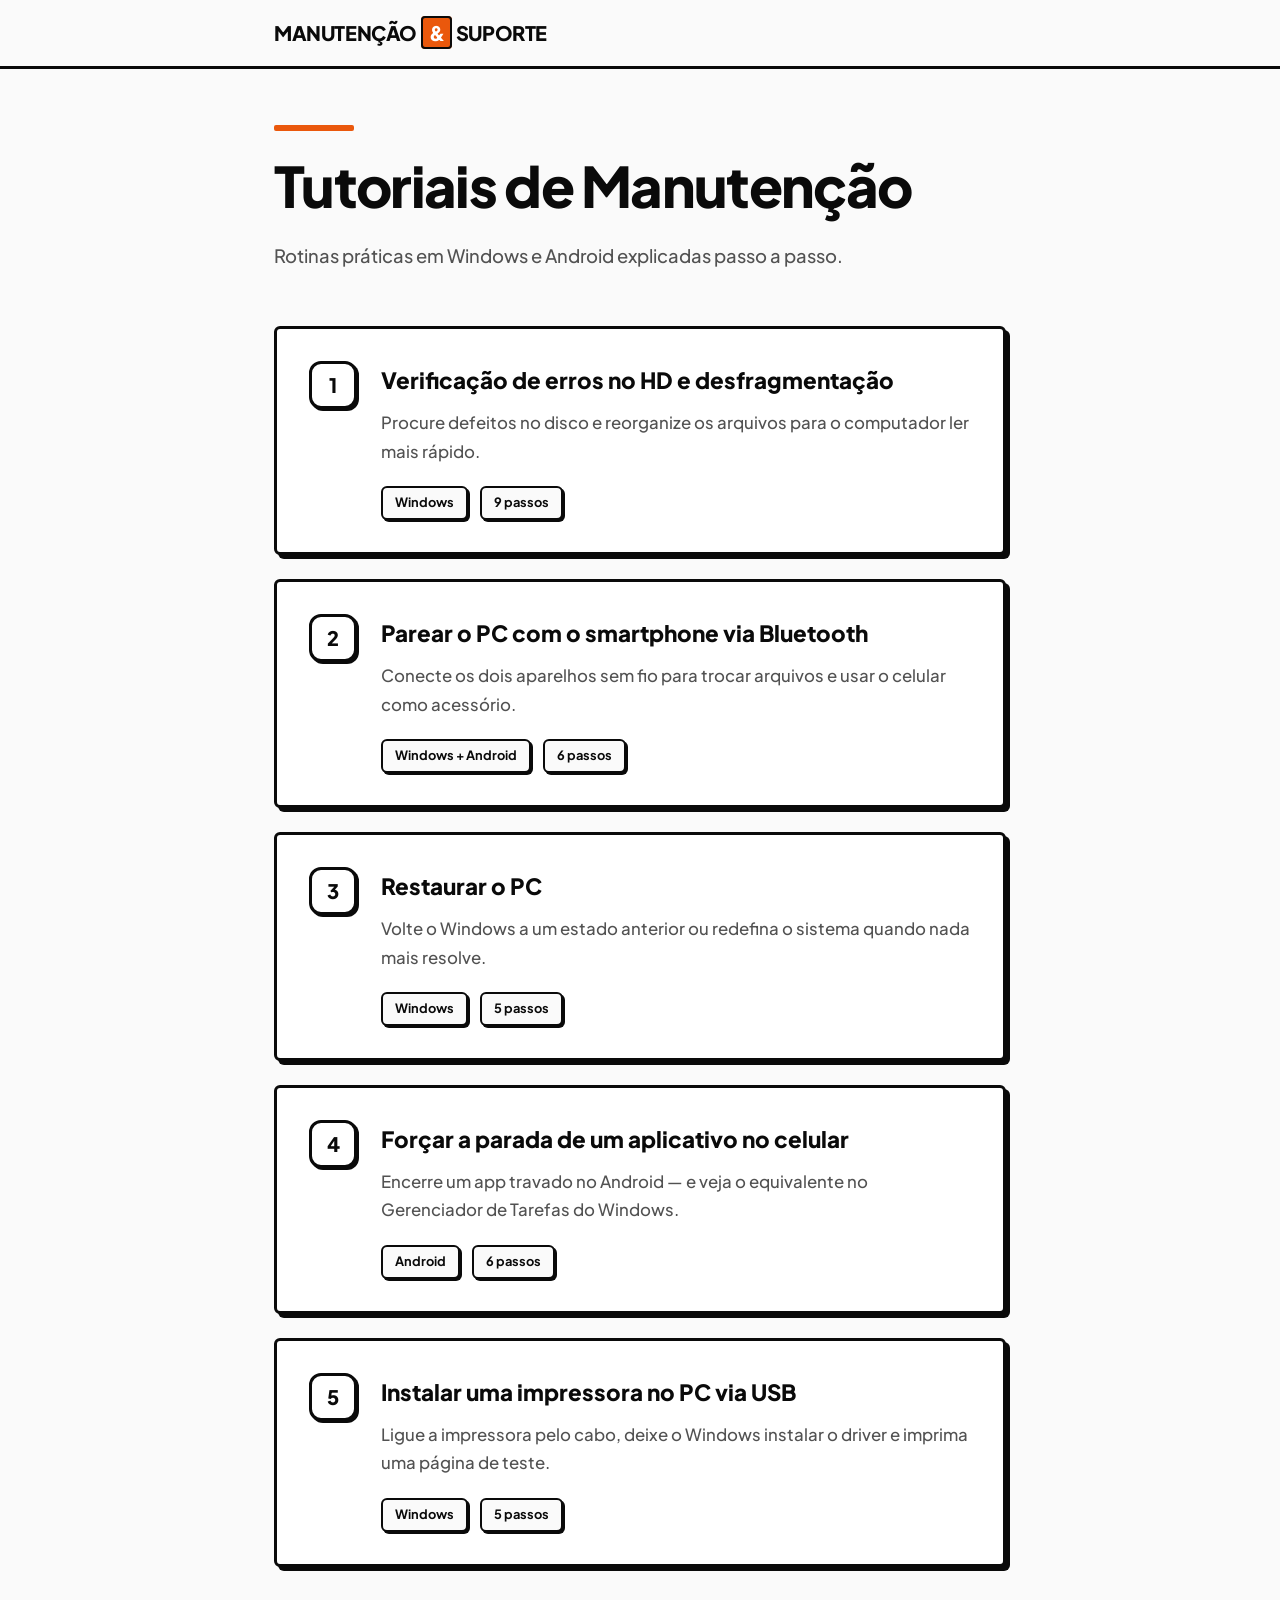
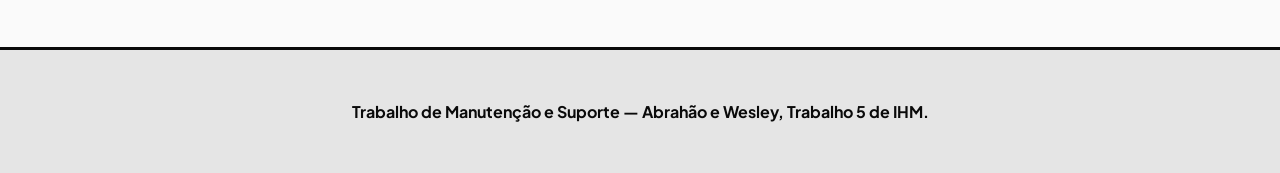
==== commit 93fc8c68: "Revise title and description in index.html Updated the main title and adjusted the description for c" ====
--- a/index.html
+++ b/index.html
@@ -27,11 +27,9 @@
 
         <section class="capa">
             <div class="regua"></div>
-            <h1>Cinco tutoriais de manutenção, passo a passo</h1>
+            <h1>Tutoriais de Manutenção</h1>
             <p>
-                Rotinas básicas de manutenção e suporte técnico em Windows e Android.
-                Cada tutorial tem sua própria página, com os passos numerados na ordem em que
-                devem ser feitos. Marque cada passo conforme for executando para não se perder.
+                Rotinas práticas em Windows e Android explicadas passo a passo.
             </p>
         </section>
 
